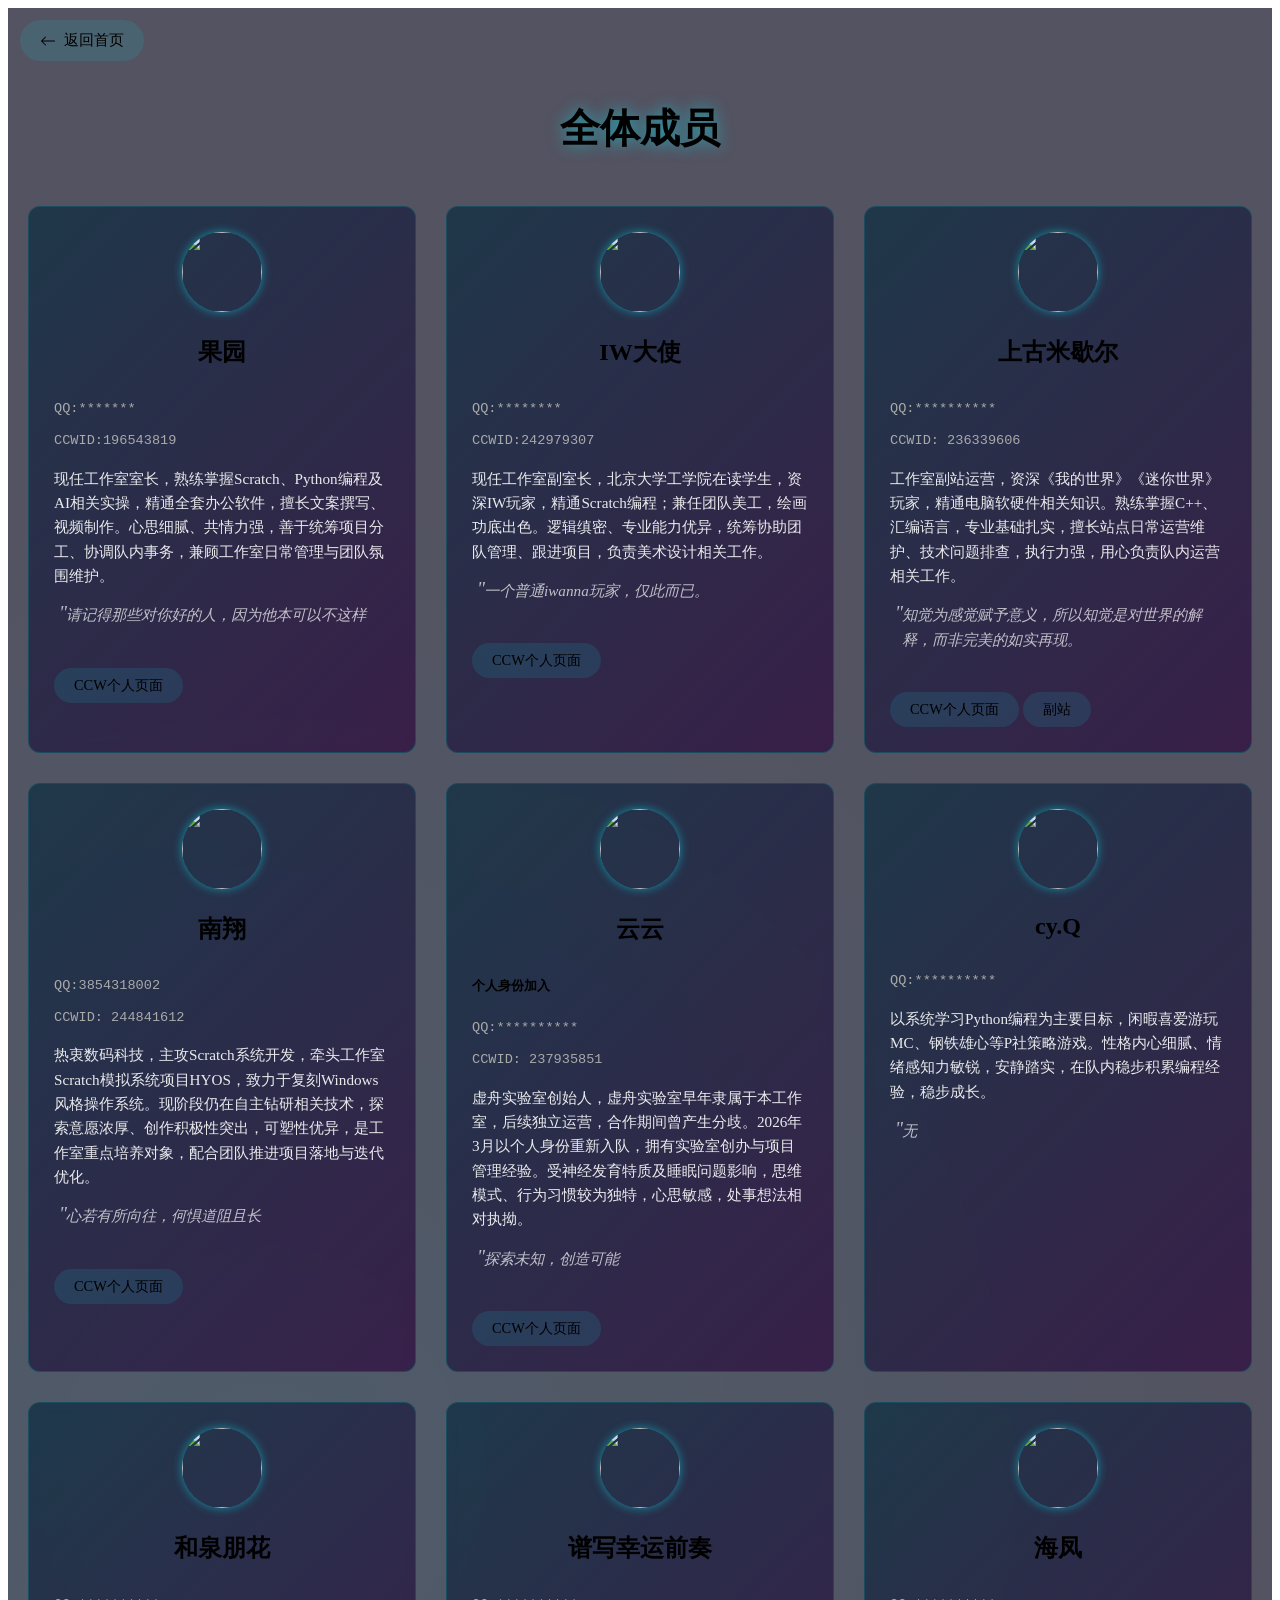
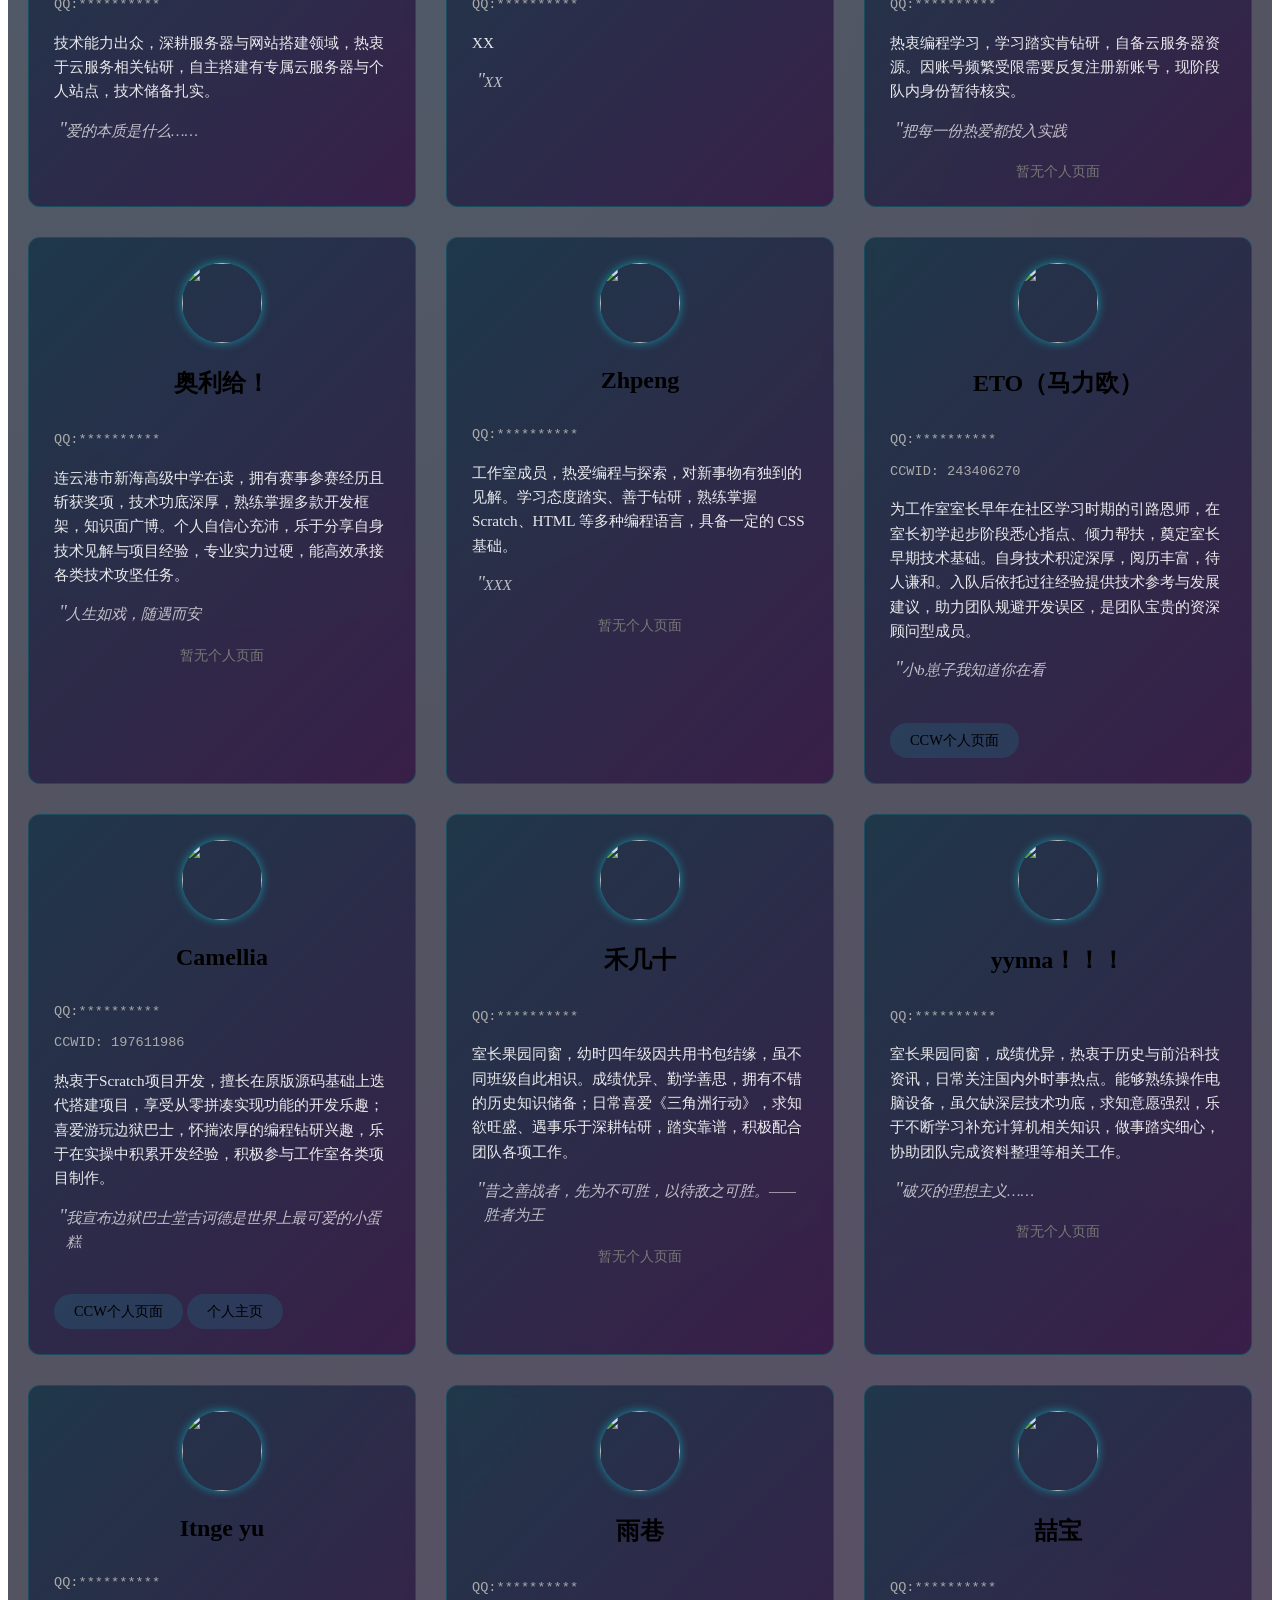
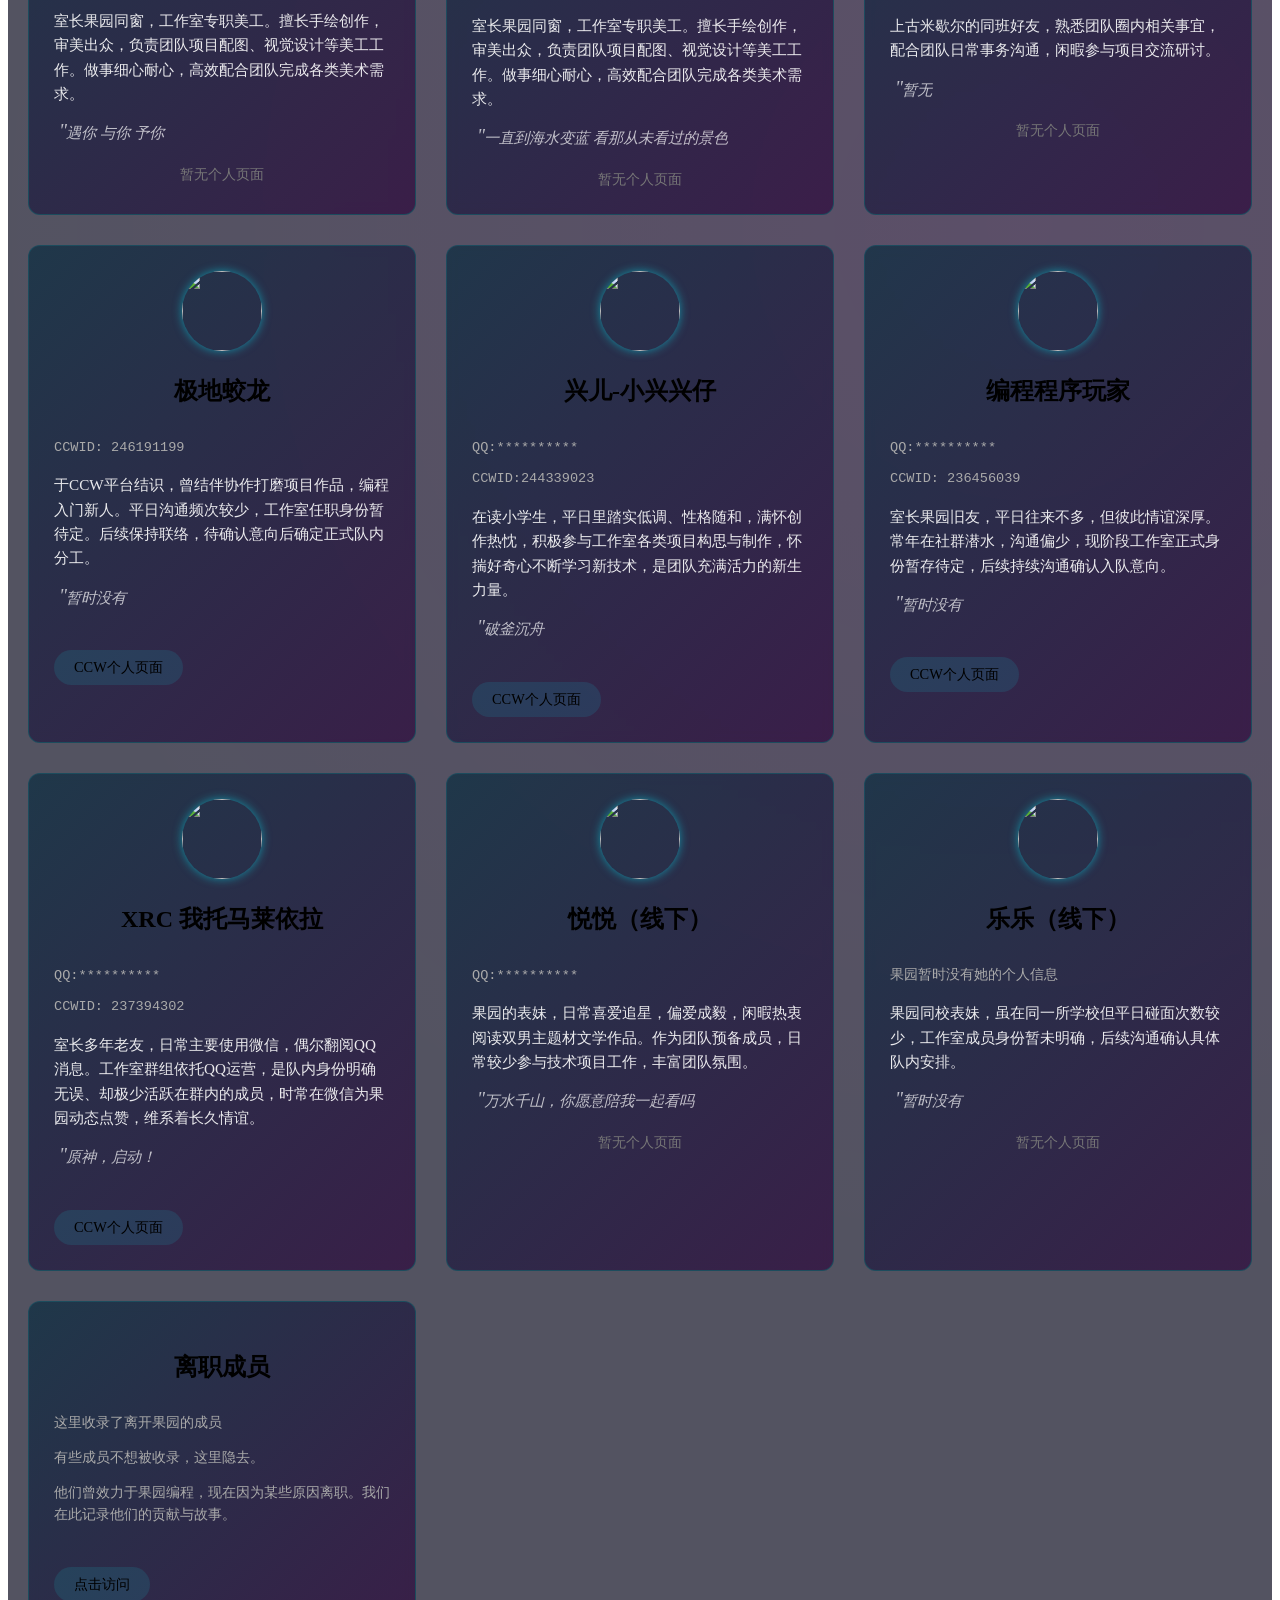
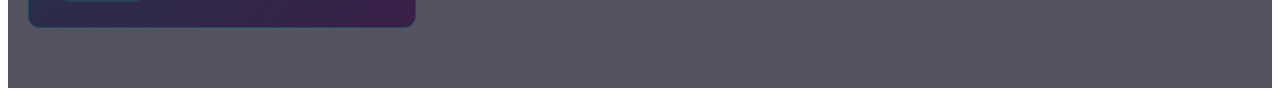
==== home/members/index.html @ eabce601 "delAPI and NEW QQAPI" ====
<!DOCTYPE html>
<html lang="zh-CN">
<head>
    <meta charset="UTF-8">
    <meta name="viewport" content="width=device-width, initial-scale=1.0">
    <meta http-equiv="X-UA-Compatible" content="IE=edge">
    <title>全体成员丨果园编程丨永远相信美好的事情即将发生</title
    <!--用于 移动端适配  -->
	<meta name="viewport" content="width=device-width, initial-scale=1.0">
     <!-- 专门针对 Internet Explorer (IE) 浏览器的兼容性设置 -->
    <meta http-equiv="X-UA-Compatible" content="IE=edge">
	<meta name="description" content="欢迎来到果园编程工作室官网，果园编程工作室，用心每一作，发展每一天。青少年编程梦想启航地！果园编程工作室 - 用心每一作，发展每一天。多名年轻开发者，精通7种编程语言，专注Scratch游戏、网页工具、创意项目开发与分享。" />
    <!-- 定义网页的关键词（早期用于SEO，现在大部分搜索引擎已忽略） -->
<meta name="keywords" content="果园编程工作室,果园编程,GuoyuanCode,Scratch编程,青少年编程,CCW,作品打包" />
    <!--页面更新频率（对搜索引擎的建议） -->
    <meta name="revisit-after" content="1 days">
    <!--作者和版权信息 -->
    <meta name="author" content="果园编程工作室">
	<meta name="copyright" content="© 2025-2030 果园编程工作室">
	<meta name="designer" content="果园开发团队">
    <link rel="shortcut icon" href="/favicon.ico">
    <link rel="stylesheet" href="styles.css">
    <style>
        /* 成员页专属样式 */
        .team-members {
            padding: 60px 0;
            background: rgba(10, 10, 30, 0.7);
            background-image: 
                radial-gradient(circle at 20% 30%, rgba(0, 240, 255, 0.05) 0%, transparent 30%),
                radial-gradient(circle at 80% 70%, rgba(255, 0, 240, 0.05) 0%, transparent 30%);
        }
        
        #team-members-title {
            text-align: center;
            font-size: 2.5rem;
            margin-bottom: 50px;
            color: var(--primary-color);
            text-shadow: 0 0 15px rgba(0, 240, 255, 0.5);
            position: relative;
        }
        
        #team-members-title::after {
            content: '';
            position: absolute;
            bottom: -15px;
            left: 50%;
            transform: translateX(-50%);
            width: 100px;
            height: 3px;
            background: linear-gradient(90deg, var(--primary-color), var(--secondary-color));
            border-radius: 3px;
        }
        
        .member-grid {
            display: grid;
            grid-template-columns: repeat(auto-fill, minmax(320px, 1fr));
            gap: 30px;
            max-width: 1300px;
            margin: 0 auto;
            padding: 0 20px;
        }
        
        .member-card {
            background: rgba(15, 15, 35, 0.7);
            border: 1px solid rgba(0, 240, 255, 0.2);
            border-radius: 12px;
            padding: 25px;
            transition: all 0.4s ease;
            position: relative;
            overflow: hidden;
            backdrop-filter: blur(5px);
        }
        
        .member-card::before {
            content: '';
            position: absolute;
            top: 0;
            left: 0;
            width: 100%;
            height: 100%;
            background: linear-gradient(
                135deg, 
                rgba(0, 240, 255, 0.1) 0%, 
                rgba(255, 0, 240, 0.1) 100%
            );
            z-index: -1;
        }
        
        .member-card:hover {
            transform: translateY(-8px);
            box-shadow: 0 15px 30px rgba(0, 240, 255, 0.2);
            border-color: var(--primary-color);
        }
        
        .member-card h3 {
            font-size: 1.5rem;
            color: var(--primary-color);
            margin-bottom: 15px;
            text-align: center;
            position: relative;
            padding-bottom: 10px;
        }
        
        .member-card h3::after {
            content: '';
            position: absolute;
            bottom: 0;
            left: 50%;
            transform: translateX(-50%);
            width: 50px;
            height: 2px;
            background: var(--secondary-color);
        }
        
        .member-meta {
            margin: 20px 0;
            font-size: 0.95rem;
            line-height: 1.6;
        }
        
        .member-id {
            display: block;
            color: #aaa;
            margin-bottom: 10px;
            font-family: 'Courier New', monospace;
            font-size: 0.85rem;
        }
        
        .member-bio {
            margin: 15px 0;
            color: rgba(255, 255, 255, 0.9);
        }
        
        .member-sign {
            display: block;
            margin-top: 15px;
            font-style: italic;
            color: rgba(255, 255, 255, 0.7);
            border-left: 2px solid var(--secondary-color);
            padding-left: 12px;
            position: relative;
        }
        
        .member-sign::before {
            content: '"';
            position: absolute;
            left: 5px;
            top: -5px;
            font-size: 1.2rem;
            color: var(--secondary-color);
        }
        
        .social-link {
            display: inline-block;
            padding: 8px 20px;
            background: rgba(0, 240, 255, 0.1);
            border: 1px solid var(--primary-color);
            border-radius: 20px;
            color: var(--primary-color);
            text-decoration: none;
            font-size: 0.9rem;
            transition: all 0.3s ease;
            margin-top: 20px;
            text-align: center;
        }
        
        .social-link:hover {
            background: var(--primary-color);
            color: #000;
            transform: translateY(-3px);
            box-shadow: 0 0 15px rgba(0, 240, 255, 0.5);
        }
        
        .no-link {
            color: #777;
            font-size: 0.85rem;
            margin-top: 20px;
            display: block;
            text-align: center;
        }
        
        /* 响应式设计 */
        @media (max-width: 768px) {
            .member-grid {
                grid-template-columns: 1fr;
            }
            
            #team-members-title {
                font-size: 2rem;
            }
        }
        /* 返回按钮样式 */
.back-to-home {
    position: fixed;
    top: 20px;
    left: 20px;
    z-index: 1000;
}

.back-to-home a {
    display: inline-flex;
    align-items: center;
    gap: 8px;
    padding: 10px 20px;
    background: rgba(0, 240, 255, 0.1);
    border: 1px solid var(--primary-color);
    border-radius: 50px;
    color: var(--primary-color);
    text-decoration: none;
    font-size: 0.95rem;
    transition: all 0.3s ease;
}

.back-to-home a:hover {
    background: var(--primary-color);
    color: #000;
    transform: translateY(-2px);
    box-shadow: 0 0 15px rgba(0, 240, 255, 0.5);
}

.back-to-home svg {
    transition: transform 0.3s ease;
}

.back-to-home a:hover svg {
    transform: translateX(-3px);
}

.member-card img {
    display: block;
    margin: 0 auto 15px;
    width: 80px;
    height: 80px;
    border-radius: 50%;
    border: 2px solid var(--primary-color);
    box-shadow: 0 0 10px rgba(0, 240, 255, 0.5);
    transition: all 0.3s ease;
}

.member-card:hover img {
    transform: scale(1.1);
    box-shadow: 0 0 20px rgba(0, 240, 255, 0.8);
}




    </style>
</head>
<div class="back-to-home">
    <a href="/home" class="cyber-button">
        <svg xmlns="http://www.w3.org/2000/svg" width="16" height="16" fill="currentColor" viewBox="0 0 16 16">
            <path fill-rule="evenodd" d="M15 8a.5.5 0 0 0-.5-.5H2.707l3.147-3.146a.5.5 0 1 0-.708-.708l-4 4a.5.5 0 0 0 0 .708l4 4a.5.5 0 0 0 .708-.708L2.707 8.5H14.5A.5.5 0 0 0 15 8z"/>
        </svg>
        返回首页
    </a>
</div>
<body>
    <div class="cyber-container">
        <!-- 团队成员展示 - 完整原始数据 -->
        <section class="team-members">
            <h2 id="team-members-title">全体成员</h2>
            
            <div class="member-grid">
                <!-- 果园 -->
                <div class="member-card">
                <img src="https://api.qqavatar.gybc.top/UP6JG7FolAyuic2yWdaDM73OOTjm0mYw9w" >
                    <h3>果园</h3>
                    <div class="member-meta">
                    <span class="member-id">QQ:*******</span>
                        <span class="member-id">CCWID:196543819</span>
                        <p class="member-bio">现任工作室室长，熟练掌握Scratch、Python编程及AI相关实操，精通全套办公软件，擅长文案撰写、视频制作。心思细腻、共情力强，善于统筹项目分工、协调队内事务，兼顾工作室日常管理与团队氛围维护。</p>
                        <p class="member-sign">请记得那些对你好的人，因为他本可以不这样</p>
                    </div>
                    <a href="https://www.ccw.site/student/61ef9efe4449842875d8f7fe" class="social-link">CCW个人页面</a>
                </div>

                <!-- IW大使 -->
                <div class="member-card">
                <img src="https://api.qqavatar.gybc.top/UvCNHr5pnwWzw26orkOBGfRqJ77X8n48" >
                    <h3>IW大使</h3>
                    <div class="member-meta">
                    <span class="member-id">QQ:********</span>
                        <span class="member-id">CCWID:242979307</span>
                        <p class="member-bio">现任工作室副室长，北京大学工学院在读学生，资深IW玩家，精通Scratch编程；兼任团队美工，绘画功底出色。逻辑缜密、专业能力优异，统筹协助团队管理、跟进项目，负责美术设计相关工作。</p>
                        <p class="member-sign">一个普通iwanna玩家，仅此而已。</p>
                    </div>
                    <a href="https://www.ccw.site/student/6361f00a03ed5b41b82d4cce" class="social-link">CCW个人页面</a>
                </div>

                <!-- 上古米歇尔 -->
                <div class="member-card">
                <img src="https://api.qqavatar.gybc.top/UfWIHLxmlwWvQKbRA5AA5nUYWkIk0Z9XFek" >
                    <h3>上古米歇尔</h3>
                    <div class="member-meta">
                    <span class="member-id">QQ:**********</span>
                        <span class="member-id">CCWID: 236339606</span>
                        <p class="member-bio">工作室副站运营，资深《我的世界》《迷你世界》玩家，精通电脑软硬件相关知识。熟练掌握C++、汇编语言，专业基础扎实，擅长站点日常运营维护、技术问题排查，执行力强，用心负责队内运营相关工作。</p>
                        <p class="member-sign">知觉为感觉赋予意义，所以知觉是对世界的解释，而非完美的如实再现。</p>
                    </div>
                    <a href="https://www.ccw.site/student/627e031a5061e01d8dd6d4d5" class="social-link">CCW个人页面</a>
                    <a href="https://gystu.top" class="social-link">副站</a>
                </div>

                <!-- 南翔 -->
                <div class="member-card">
                <img src="https://api.qqavatar.gybc.top/UP6KG7thnw2pSrCrXP3vlu2Z6Egd3uD09NY" >
                    <h3>南翔</h3>
                    <div class="member-meta">
                    <span class="member-id">QQ:3854318002</span>
                        <span class="member-id">CCWID: 244841612</span>
                        <p class="member-bio">热衷数码科技，主攻Scratch系统开发，牵头工作室Scratch模拟系统项目HYOS，致力于复刻Windows风格操作系统。现阶段仍在自主钻研相关技术，探索意愿浓厚、创作积极性突出，可塑性优异，是工作室重点培养对象，配合团队推进项目落地与迭代优化。</p>
                        <p class="member-sign">心若有所向往，何惧道阻且长</p>
                    </div>
                    <a href="https://www.ccw.site/student/63d373e97353890bfcc808b0" class="social-link">CCW个人页面</a>
                </div>
                
                <!-- 云云 -->
                <div class="member-card">
                <img src="https://api.qqavatar.gybc.top/UveKFrxinwWhTaF3ZS2Zj0_L5X2cSKwzIrU" >
                    <h3>云云</h3>
                    <h5>个人身份加入</h5>
                    <div class="member-meta">
                    <span class="member-id">QQ:**********</span>
                        <span class="member-id">CCWID: 237935851</span>
                        <p class="member-bio">虚舟实验室创始人，虚舟实验室早年隶属于本工作室，后续独立运营，合作期间曾产生分歧。2026年3月以个人身份重新入队，拥有实验室创办与项目管理经验。受神经发育特质及睡眠问题影响，思维模式、行为习惯较为独特，心思敏感，处事想法相对执拗。</p>
                        <p class="member-sign">探索未知，创造可能</p>
                    </div>
                    <a href="https://www.ccw.site/student/629777eb54a04c14c42175bc" class="social-link">CCW个人页面</a>
                </div>
                
                
                <!-- cy.Q -->
                <div class="member-card">
                <img src="https://api.qqavatar.gybc.top/UvGIGbhpkwigTOxjzTwsmD-TOh-CwLuE3U8" >
                    <h3>cy.Q</h3>
                    <div class="member-meta">
                    <span class="member-id">QQ:**********</span>
                        <p class="member-bio">以系统学习Python编程为主要目标，闲暇喜爱游玩MC、钢铁雄心等P社策略游戏。性格内心细腻、情绪感知力敏锐，安静踏实，在队内稳步积累编程经验，稳步成长。</p>
                        <p class="member-sign">无</p>
                    </div>
                </div>
                
                  <!-- 和泉朋花 -->
                <div class="member-card">
                <img src="https://api.qqavatar.gybc.top/UfCLGL5olQWpTSDC-5KRHWP32-mCl7BfRFE" >
                    <h3>和泉朋花</h3>
                    <div class="member-meta">
                    <span class="member-id">QQ:**********</span>
                        <p class="member-bio">技术能力出众，深耕服务器与网站搭建领域，热衷于云服务相关钻研，自主搭建有专属云服务器与个人站点，技术储备扎实。</p>
                        <p class="member-sign">爱的本质是什么……</p>
                    </div>
                </div>
                
                   <!-- 谱写幸运前奏 -->
                <div class="member-card">
                <img src="https://api.qqavatar.gybc.top/UPGIH71plQSu8xbc3vB-3OmbiJ2WagIm3w" >
                    <h3>谱写幸运前奏</h3>
                    <div class="member-meta">
                    <span class="member-id">QQ:**********</span>
                        <p class="member-bio">XX</p>
                        <p class="member-sign">XX</p>
                    </div>
                </div>
                
                

                <!-- 海凤 -->
                <div class="member-card">
                <img src="https://api.qqavatar.gybc.top/UPOLHbhgkA2qSUXgK9q7j48i1P-j_6QlSvw" >
                    <h3>海凤</h3>
                    <div class="member-meta">
                    <span class="member-id">QQ:**********</span>
                        <p class="member-bio">热衷编程学习，学习踏实肯钻研，自备云服务器资源。因账号频繁受限需要反复注册新账号，现阶段队内身份暂待核实。</p>
                        <p class="member-sign">把每一份热爱都投入实践</p>
                    </div>
                    <span class="no-link">暂无个人页面</span>
                </div>
                
                
                <!-- 奥利给！ -->
                <div class="member-card">
                <img src="https://api.qqavatar.gybc.top/UPePG7tnkwWhS855fFXJtlK5gALXj6DwDG4" >
                    <h3>奥利给！</h3>
                    <div class="member-meta">
                    <span class="member-id">QQ:**********</span>
                        <p class="member-bio">连云港市新海高级中学在读，拥有赛事参赛经历且斩获奖项，技术功底深厚，熟练掌握多款开发框架，知识面广博。个人自信心充沛，乐于分享自身技术见解与项目经验，专业实力过硬，能高效承接各类技术攻坚任务。</p>
                        <p class="member-sign">人生如戏，随遇而安</p>
                    </div>
                    <span class="no-link">暂无个人页面</span>
                </div>
                
                 <!-- Zhpeng -->
                <div class="member-card">
                <img src="https://api.qqavatar.gybc.top/UfOIGbFolgWoSN1rXZTuiId7D6D0kebfLu8" >
                    <h3>Zhpeng</h3>
                    <div class="member-meta">
                    <span class="member-id">QQ:**********</span>
                        <p class="member-bio">工作室成员，热爱编程与探索，对新事物有独到的见解。学习态度踏实、善于钻研，熟练掌握 Scratch、HTML 等多种编程语言，具备一定的 CSS 基础。</p>
                        <p class="member-sign">XXX</p>
                    </div>
                    <span class="no-link">暂无个人页面</span>
                </div>
                
                
                
                <!-- ETO（马力欧） -->
                <div class="member-card">
                <img src="https://api.qqavatar.gybc.top/UfGMGLxilg-vTEVJtkbIkBFrsRZwIzrlnjc" >
                    <h3>ETO（马力欧）</h3>
                    <div class="member-meta">
			<span class="member-id">QQ:**********</span>
                        <span class="member-id">CCWID: 243406270</span>
                        <p class="member-bio">为工作室室长早年在社区学习时期的引路恩师，在室长初学起步阶段悉心指点、倾力帮扶，奠定室长早期技术基础。自身技术积淀深厚，阅历丰富，待人谦和。入队后依托过往经验提供技术参考与发展建议，助力团队规避开发误区，是团队宝贵的资深顾问型成员。</p>
                        <p class="member-sign">小b崽子我知道你在看</p>
                    </div>
                    <a href="https://www.ccw.site/student/63afff6198c3302e79e18244" class="social-link">CCW个人页面</a>
                </div>
                
                <!-- Camellia -->
                <div class="member-card">
                <img src="https://api.qqavatar.gybc.top/UPeNHb9mnw-pSLjZWoDArTYTQ4uomLy61iQ" >
                    <h3>Camellia</h3>
                    <div class="member-meta">
                    <span class="member-id">QQ:**********</span>
                        <span class="member-id">CCWID: 197611986</span>
                        <p class="member-bio">热衷于Scratch项目开发，擅长在原版源码基础上迭代搭建项目，享受从零拼凑实现功能的开发乐趣；喜爱游玩边狱巴士，怀揣浓厚的编程钻研兴趣，乐于在实操中积累开发经验，积极参与工作室各类项目制作。</p>
                        <p class="member-sign">我宣布边狱巴士堂吉诃德是世界上最可爱的小蛋糕</p>
                    </div>
                    <a href="https://www.ccw.site/student/6203967a05660557606cb58e" class="social-link">CCW个人页面</a>
                    <a href="https://camellia.gystu.top/" class="social-link">个人主页</a>
                </div>

                <!-- 禾几十 -->
                <div class="member-card">
                <img src="https://api.qqavatar.gybc.top/UfCKGrxgkQioQSNMcxuegJQh8FDnCfhpJsk" >
                    <h3>禾几十</h3>
                    <div class="member-meta">
                        <span class="member-id">QQ:**********</span>
                        <p class="member-bio">室长果园同窗，幼时四年级因共用书包结缘，虽不同班级自此相识。成绩优异、勤学善思，拥有不错的历史知识储备；日常喜爱《三角洲行动》，求知欲旺盛、遇事乐于深耕钻研，踏实靠谱，积极配合团队各项工作。</p>
                        <p class="member-sign">昔之善战者，先为不可胜，以待敌之可胜。——胜者为王</p>
                    </div>
                    <span class="no-link">暂无个人页面</span>
                </div>

                <!-- yynna！！！ -->
                <div class="member-card">
                <img src="https://api.qqavatar.gybc.top/UfeIGL9llQSuTB4zF6_clnJBYSBh18smNcM" >
                    <h3>yynna！！！</h3>
                    <div class="member-meta">
                        <span class="member-id">QQ:**********</span>
                        <p class="member-bio">室长果园同窗，成绩优异，热衷于历史与前沿科技资讯，日常关注国内外时事热点。能够熟练操作电脑设备，虽欠缺深层技术功底，求知意愿强烈，乐于不断学习补充计算机相关知识，做事踏实细心，协助团队完成资料整理等相关工作。</p>
                        <p class="member-sign">破灭的理想主义……</p>
                    </div>
                    <span class="no-link">暂无个人页面</span>
                </div>
                
                <!-- Itnge yu -->
                <div class="member-card">
                <img src="https://api.qqavatar.gybc.top/UPCMFr9glgmvQDToxW04TqKQ8sRt1tZzy3c" >
                    <h3>Itnge yu </h3>
                    <div class="member-meta">
                        <span class="member-id">QQ:**********</span>
                        <p class="member-bio">室长果园同窗，工作室专职美工。擅长手绘创作，审美出众，负责团队项目配图、视觉设计等美工工作。做事细心耐心，高效配合团队完成各类美术需求。</p>
                        <p class="member-sign">遇你 与你 予你</p>
                    </div>
                    <span class="no-link">暂无个人页面</span>
                </div>
 
                
                
                 <!-- nirx雨巷 -->
                <div class="member-card">
                <img src="https://api.qqavatar.gybc.top/UPSKHLlkkw-oT57VEpu9_imLMO7ScEkgIus" >
                    <h3>雨巷 </h3>
                    <div class="member-meta">
                        <span class="member-id">QQ:**********</span>
                        <p class="member-bio">室长果园同窗，工作室专职美工。擅长手绘创作，审美出众，负责团队项目配图、视觉设计等美工工作。做事细心耐心，高效配合团队完成各类美术需求。</p>
                        <p class="member-sign">一直到海水变蓝 看那从未看过的景色</p>
                    </div>
                    <span class="no-link">暂无个人页面</span>
                </div>
				

                <!-- 喆宝 -->
                <div class="member-card">
                <img src="https://api.qqavatar.gybc.top/UvGGGbxjlg-tQYnRd-_ZrZCY4-nHPVpLwj0" >
                    <h3>喆宝</h3>
                    <div class="member-meta">
                        <span class="member-id">QQ:**********</span>
                        <p class="member-bio">上古米歇尔的同班好友，熟悉团队圈内相关事宜，配合团队日常事务沟通，闲暇参与项目交流研讨。</p>
                        <p class="member-sign">暂无</p>
                    </div>
                    <span class="no-link">暂无个人页面</span>
                </div>

                <!-- 极地蛟龙 -->
                <div class="member-card">
                <img src="default.jpg" >
                    <h3>极地蛟龙</h3>
                    <div class="member-meta">
                        <span class="member-id">CCWID: 246191199</span>
                        <p class="member-bio">于CCW平台结识，曾结伴协作打磨项目作品，编程入门新人。平日沟通频次较少，工作室任职身份暂待定。后续保持联络，待确认意向后确定正式队内分工。</p>
                        <p class="member-sign">暂时没有</p>
                    </div>
                    <a href="https://www.ccw.site/student/640418ef9bc4085396341997" class="social-link">CCW个人页面</a>
                </div>

                <!-- 兴儿-小兴兴仔 -->
                <div class="member-card">
                <img src="https://api.qqavatar.gybc.top/UvSIHbtnlQipTy1ArOFTkaM7l0U7zn8MZ0U" >
                    <h3>兴儿-小兴兴仔</h3>
                    <div class="member-meta">
                        <span class="member-id">QQ:**********</span>
                        <span class="member-id">CCWID:244339023</span>
                        <p class="member-bio">在读小学生，平日里踏实低调、性格随和，满怀创作热忱，积极参与工作室各类项目构思与制作，怀揣好奇心不断学习新技术，是团队充满活力的新生力量。</p>
                        <p class="member-sign">破釜沉舟</p>
                    </div>
                    <a href="https://www.ccw.site/student/63c782a56858e60efb0eab53" class="social-link">CCW个人页面</a>
                </div>

                <!-- 编程程序玩家 -->
                <div class="member-card">
                <img src="https://api.qqavatar.gybc.top/UfOPGb1kngipSIBVO2_UjZ4Wvh9Ai-vhyDk" >
                    <h3>编程程序玩家</h3>
                    <div class="member-meta">
                    <span class="member-id">QQ:**********</span>
                        <span class="member-id">CCWID: 236456039</span>
                        <p class="member-bio">室长果园旧友，平日往来不多，但彼此情谊深厚。常年在社群潜水，沟通偏少，现阶段工作室正式身份暂存待定，后续持续沟通确认入队意向。</p>
                        <p class="member-sign">暂时没有</p>
                    </div>
                    <a href="https://www.ccw.site/student/627114fd7780c01e7a3eda6f" class="social-link">CCW个人页面</a>
                </div>

                
                <!-- XRC 我托马莱依拉 -->
                <div class="member-card">
                <img src="https://api.qqavatar.gybc.top/UfONHbpklAmoTdIhUIQX9kSG5Xo-7DbKv_8" >
                    <h3>XRC 我托马莱依拉</h3>
                    <div class="member-meta">
                    <span class="member-id">QQ:**********</span>
                        <span class="member-id">CCWID: 237394302</span>
                        <p class="member-bio">室长多年老友，日常主要使用微信，偶尔翻阅QQ消息。工作室群组依托QQ运营，是队内身份明确无误、却极少活跃在群内的成员，时常在微信为果园动态点赞，维系着长久情谊。</p>
                        <p class="member-sign">原神，启动！</p>
                    </div>
                    <a href="https://www.ccw.site/student/62a576ba4de28e738ab45d6a" class="social-link">CCW个人页面</a>
                </div>

                <!-- 悦悦（线下） -->
                <div class="member-card">
                <img src="https://api.qqavatar.gybc.top/UfCLFr9mkA-gMAT_j3Ddt0Lh0KH-RKy1Aw" >
                    <h3>悦悦（线下）</h3>
                    <div class="member-meta">
                        <span class="member-id">QQ:**********</span>
                        <p class="member-bio">果园的表妹，日常喜爱追星，偏爱成毅，闲暇热衷阅读双男主题材文学作品。作为团队预备成员，日常较少参与技术项目工作，丰富团队氛围。</p>
                        <p class="member-sign">万水千山，你愿意陪我一起看吗</p>
                    </div>
                    <span class="no-link">暂无个人页面</span>
                </div>

                <!-- 乐乐（线下） -->
                <div class="member-card">
                <img src="default.jpg" >
                    <h3>乐乐（线下）</h3>
                    <div class="member-meta">
                        <span class="member-id">果园暂时没有她的个人信息</span>
                        <p class="member-bio">果园同校表妹，虽在同一所学校但平日碰面次数较少，工作室成员身份暂未明确，后续沟通确认具体队内安排。</p>
                        <p class="member-sign">暂时没有</p>
                    </div>
                    <span class="no-link">暂无个人页面</span>
                </div>
                
                <!-- 逝去 -->
                <div class="member-card">
                    <h3>离职成员</h3>
                    <div class="member-meta">
                        <span class="member-id">这里收录了离开果园的成员</span>
                        <p class="member-id">有些成员不想被收录，这里隐去。</p>
                        <p class="member-id">他们曾效力于果园编程，现在因为某些原因离职。我们在此记录他们的贡献与故事。</p>
                    </div>
                    <a href="sofaraway" class="social-link">点击访问</a>
                </div>
            </div>
        </section>
    </div>

    <script src="scripts.js"></script>
</body>
            </div>
        </footer>
    </div>
</html>
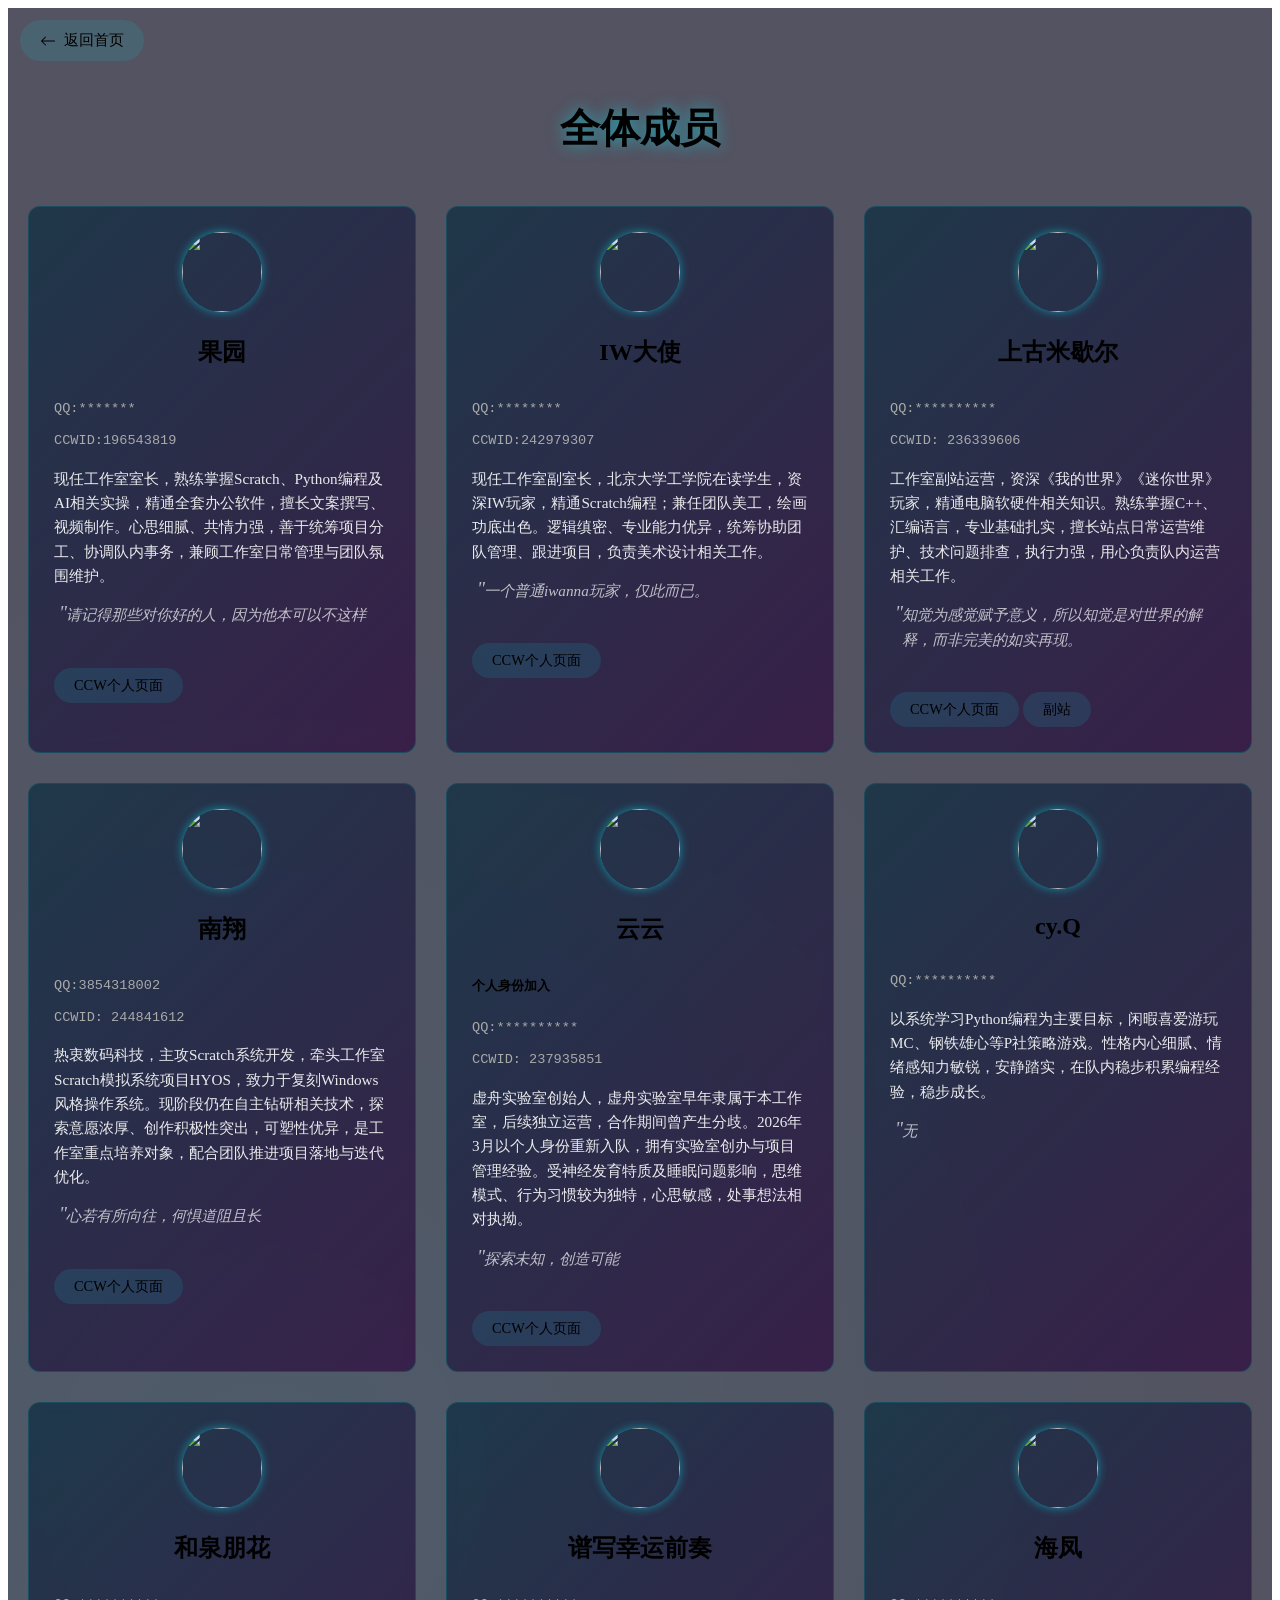
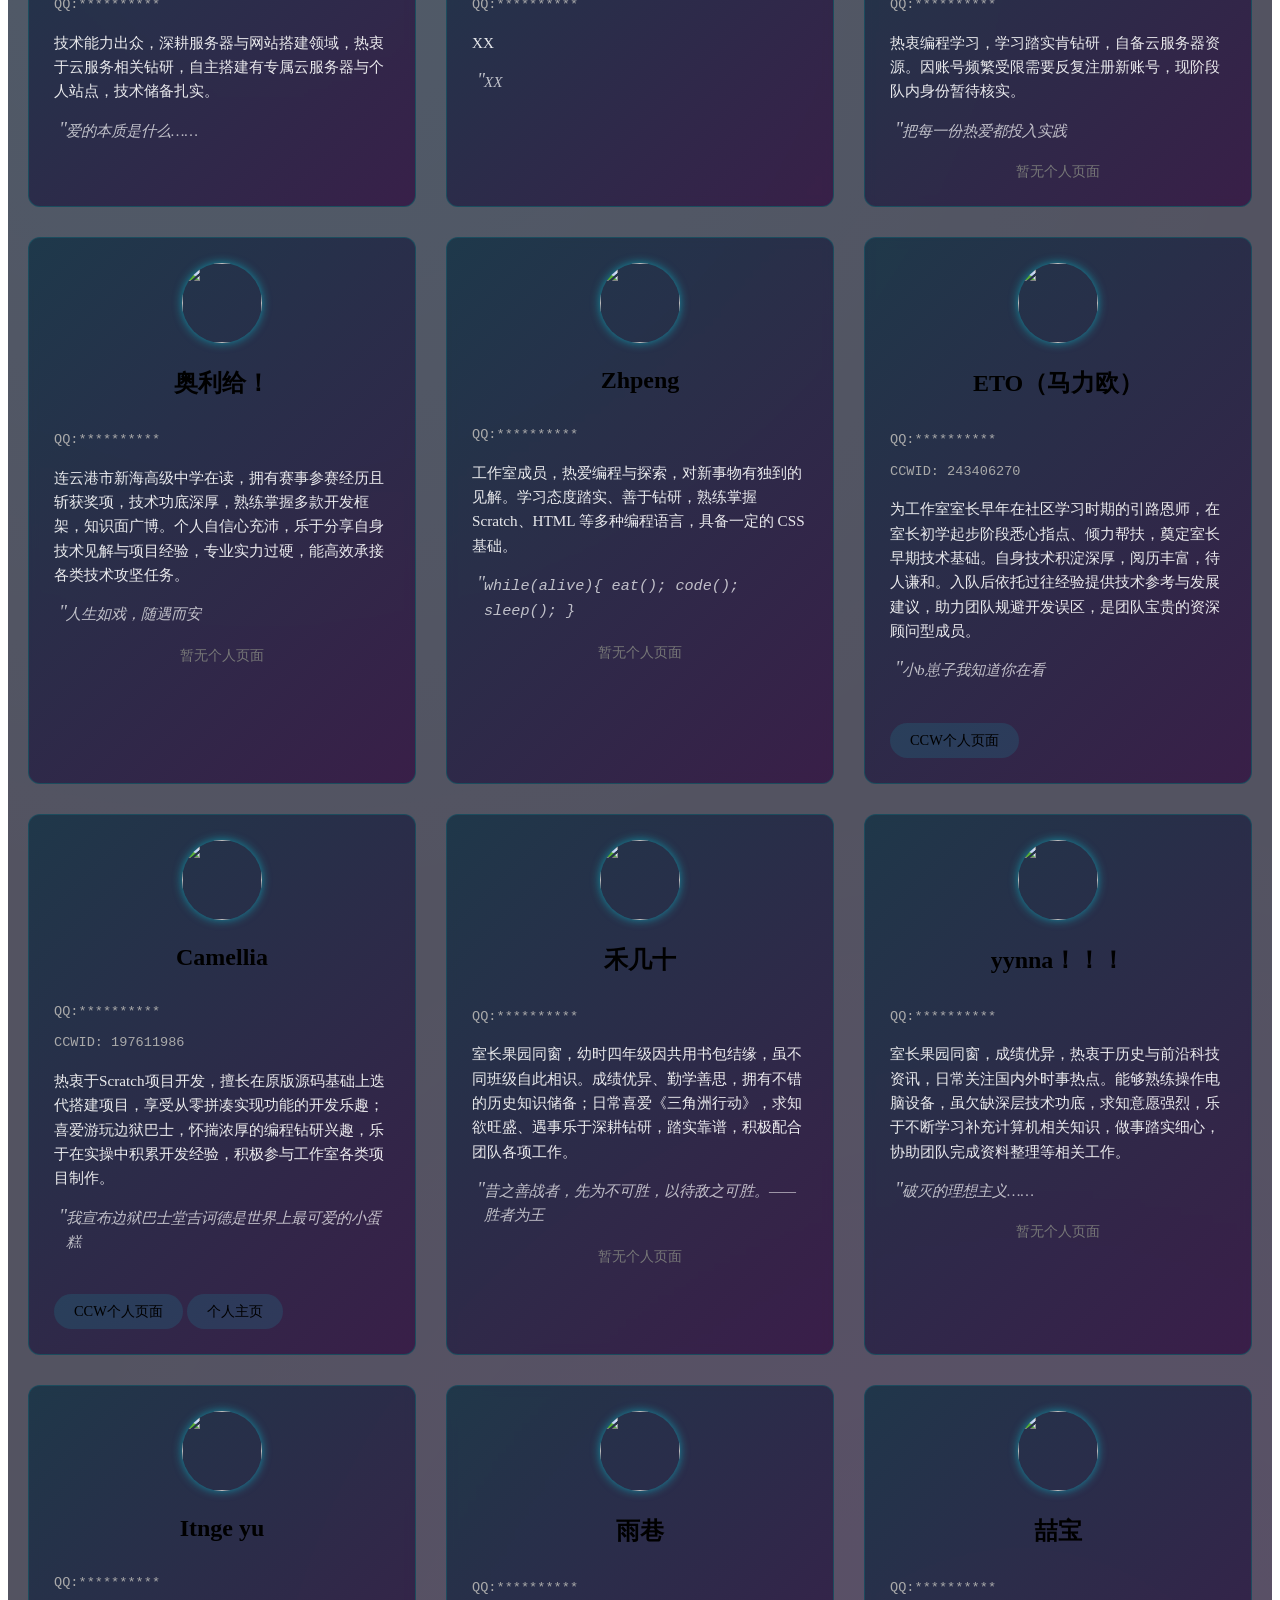
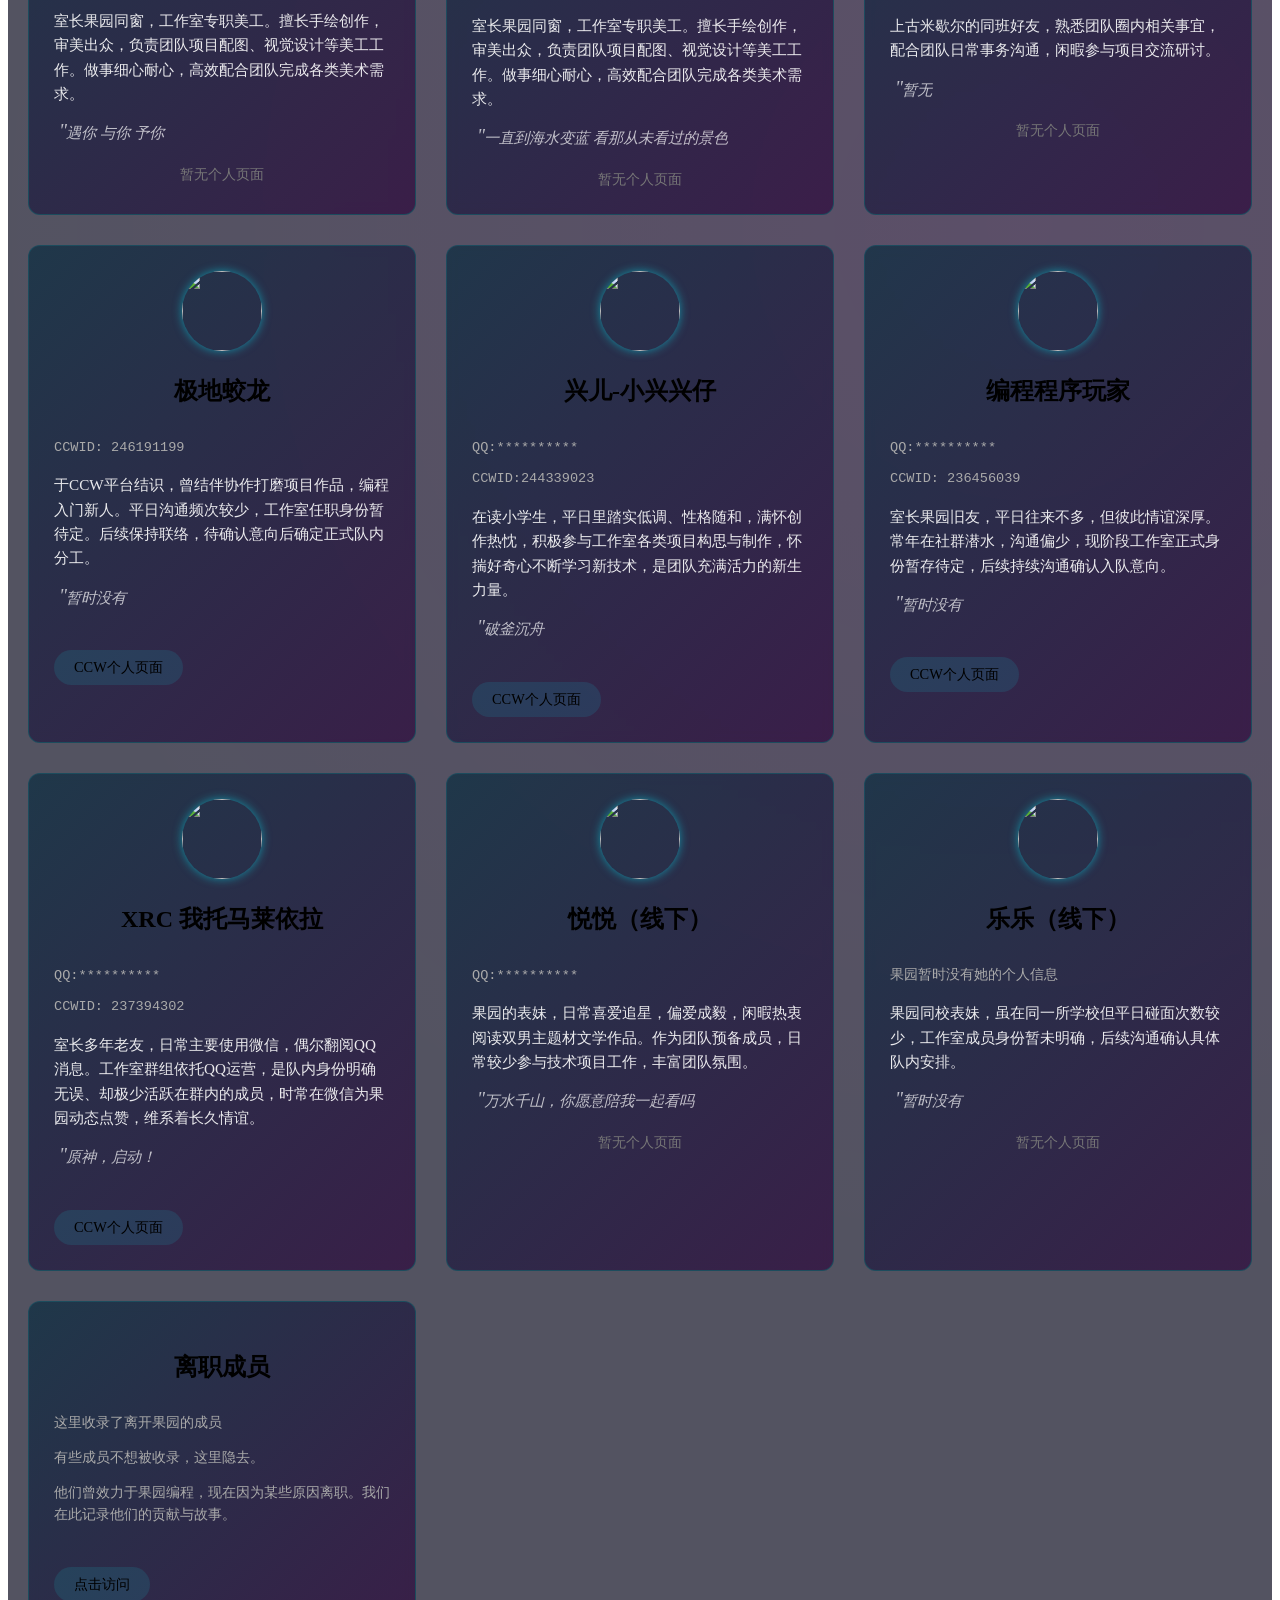
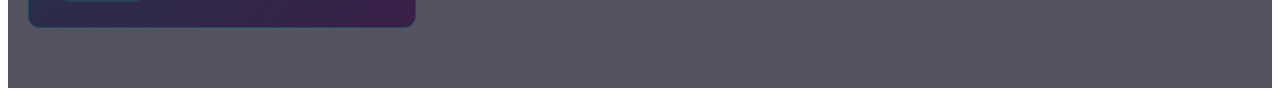
==== commit e6656a68: "更新 index.html" ====
--- a/home/members/index.html
+++ b/home/members/index.html
@@ -397,7 +397,7 @@
                     <div class="member-meta">
                     <span class="member-id">QQ:**********</span>
                         <p class="member-bio">工作室成员，热爱编程与探索，对新事物有独到的见解。学习态度踏实、善于钻研，熟练掌握 Scratch、HTML 等多种编程语言，具备一定的 CSS 基础。</p>
-                        <p class="member-sign">XXX</p>
+                        <p class="member-sign"><code>while(alive){ eat(); code(); sleep(); }</code></p>
                     </div>
                     <span class="no-link">暂无个人页面</span>
                 </div>
